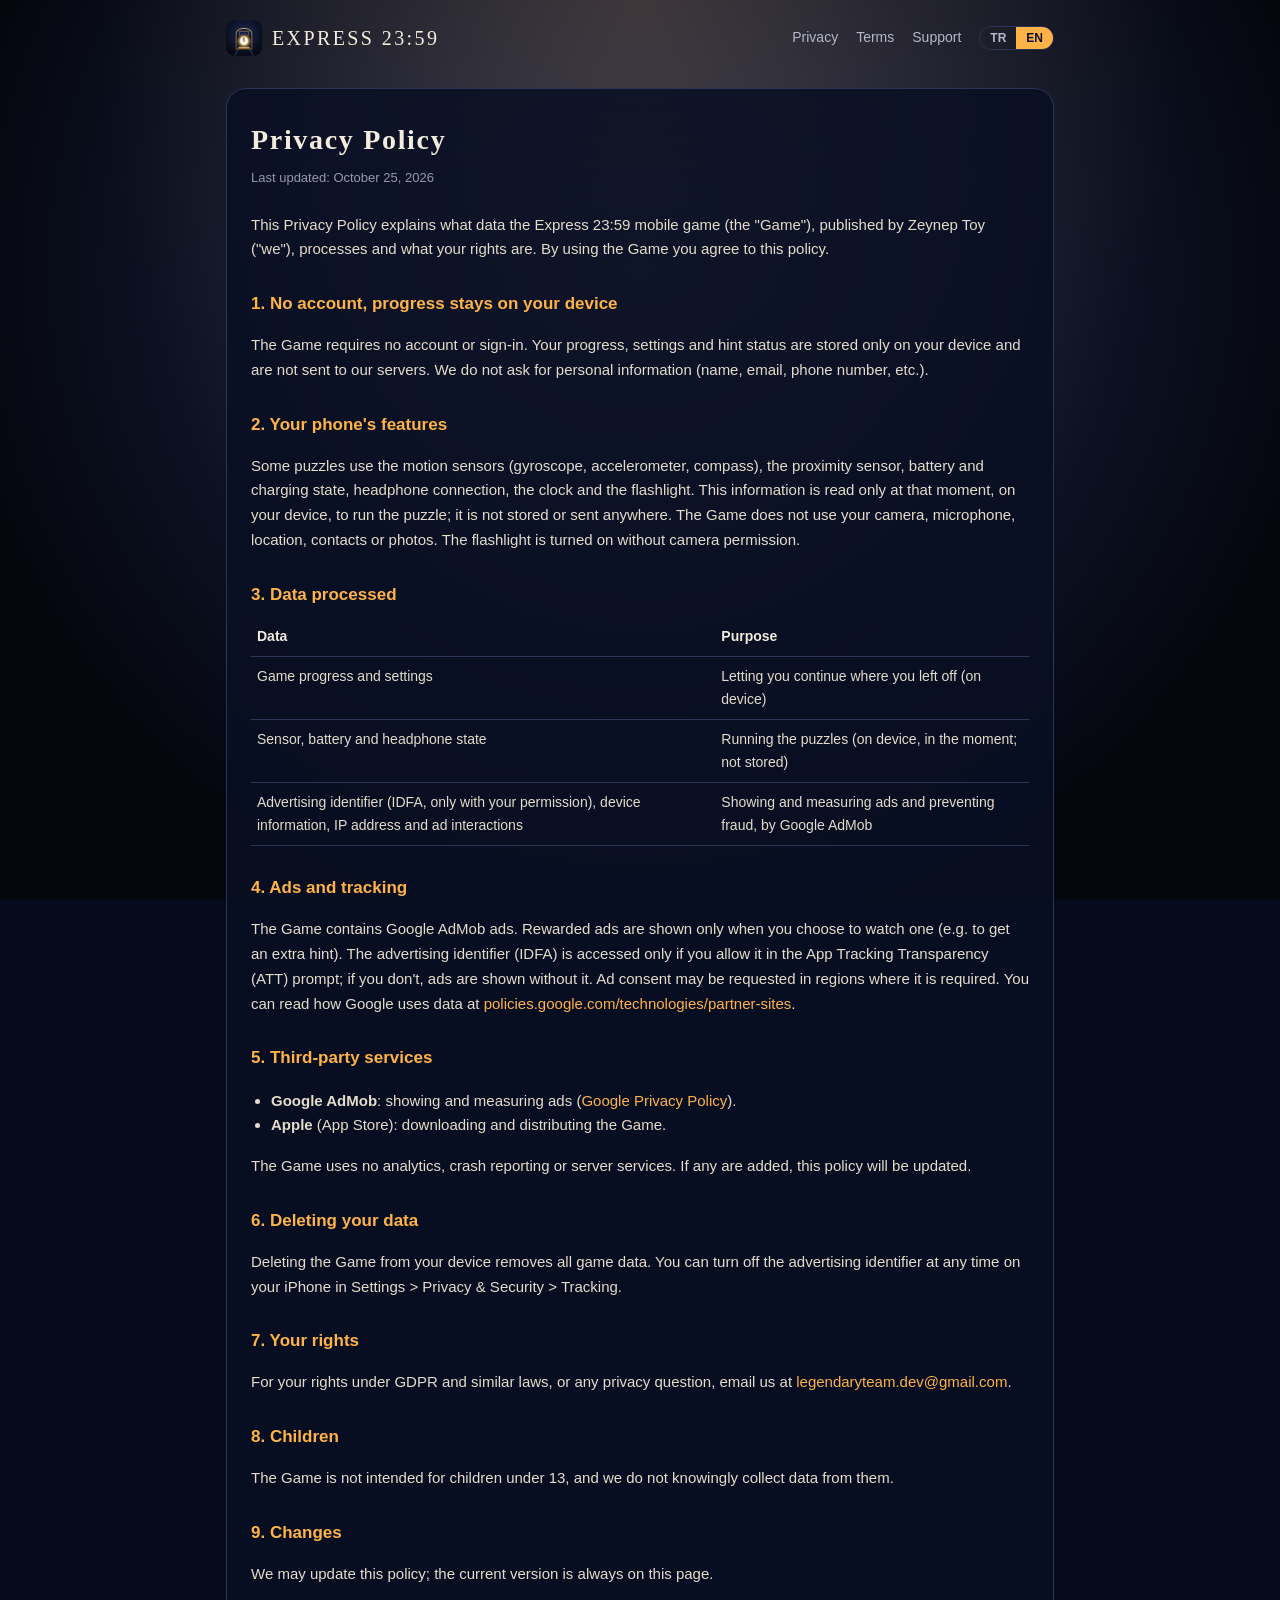
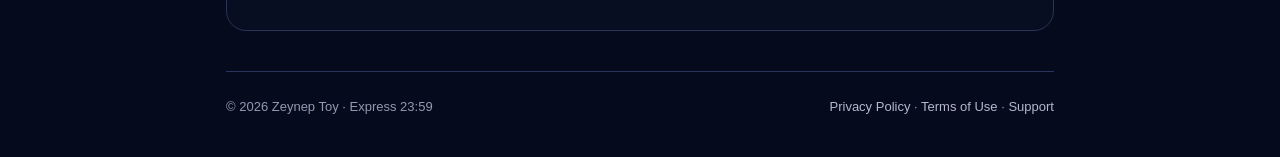
==== privacy.html @ 55168b9a "Express 23:59 sitesi: ana sayfa, gizlilik, koşullar, destek, app-ads.txt Co-Authored-By: Claude Opus" ====
<!doctype html>
<html lang="tr">
<head>
<meta charset="utf-8">
<meta name="viewport" content="width=device-width, initial-scale=1">
<title>Gizlilik Politikası · Express 23:59</title>
<meta name="description" content="Express 23:59: a 360° escape room puzzle game aboard a midnight train stuck in a time loop.">
<meta name="theme-color" content="#05070f">
<link rel="icon" type="image/png" href="/assets/favicon.png">
<link rel="apple-touch-icon" href="/assets/icon-180.png">
<link rel="stylesheet" href="/styles.css">
</head>
<body data-title-tr="Gizlilik Politikası · Express 23:59" data-title-en="Privacy Policy · Express 23:59">
<div class="wrap">
  <header class="site">
    <a class="brand" href="/"><img src="/assets/icon-180.png" alt="">Express 23:59</a>
    <nav class="links">
      <a href="/privacy" class="hide-sm"><span data-lang="tr">Gizlilik</span><span data-lang="en">Privacy</span></a>
      <a href="/terms" class="hide-sm"><span data-lang="tr">Koşullar</span><span data-lang="en">Terms</span></a>
      <a href="/support"><span data-lang="tr">Destek</span><span data-lang="en">Support</span></a>
      <span class="lang"><button data-set="tr">TR</button><button data-set="en">EN</button></span>
    </nav>
  </header>

    <article class="doc" data-lang="tr">
      <h1>Gizlilik Politikası</h1>
      <div class="updated">Son güncelleme: 25 Ekim 2026</div>
      <p>Bu Gizlilik Politikası, Zeynep Toy ("biz") tarafından yayımlanan Express 23:59 mobil oyununun ("Oyun") hangi verileri işlediğini ve haklarını açıklar. Oyunu kullanarak bu politikayı kabul etmiş olursun.</p>

      <h2>1. Hesap yok, ilerleme cihazında</h2>
      <p>Oyun hesap veya giriş gerektirmez. Oyun ilerlemen, ayarların ve ipucu durumun yalnızca cihazında saklanır; bizim sunucularımıza gönderilmez. Kişisel bilgi (ad, e-posta, telefon vb.) istemiyoruz.</p>

      <h2>2. Telefonun özellikleri</h2>
      <p>Bazı bulmacalar hareket sensörlerini (jiroskop, ivmeölçer, pusula), yakınlık sensörünü, pil ve şarj durumunu, kulaklık bağlantısını, saati ve el fenerini kullanır. Bu bilgiler yalnızca o anda, cihazında bulmacayı oynatmak için okunur; kaydedilmez ve hiçbir yere gönderilmez. Oyun kameranı, mikrofonunu, konumunu, rehberini veya fotoğraflarını kullanmaz. El feneri kamera izni olmadan açılır.</p>

      <h2>3. İşlenen veriler</h2>
      <table>
        <tr><th>Veri</th><th>Amaç</th></tr>
        <tr><td>Oyun ilerlemesi ve ayarlar</td><td>Kaldığın yerden devam etmen (cihazda)</td></tr>
        <tr><td>Sensör, pil ve kulaklık durumu</td><td>Bulmacaların oynanması (cihazda, anlık; kaydedilmez)</td></tr>
        <tr><td>Reklam kimliği (IDFA, yalnızca izin verirsen), cihaz bilgileri, IP adresi ve reklam etkileşimleri</td><td>Google AdMob tarafından reklam gösterimi, ölçümü ve kötüye kullanımın önlenmesi</td></tr>
      </table>

      <h2>4. Reklamlar ve takip</h2>
      <p>Oyunda Google AdMob reklamları yer alır. Ödüllü reklamlar yalnızca sen istediğinde (ör. ekstra ipucu almak için) gösterilir. Reklam kimliğine (IDFA) yalnızca Uygulama Takip Şeffaflığı (ATT) penceresinde izin verirsen erişilir; izin vermezsen reklamlar reklam kimliği kullanılmadan gösterilir. Gerekli bölgelerde reklam onayı istenebilir. Google'ın verileri nasıl kullandığını <a href="https://policies.google.com/technologies/partner-sites">policies.google.com/technologies/partner-sites</a> adresinde okuyabilirsin.</p>

      <h2>5. Üçüncü taraf hizmetler</h2>
      <ul>
        <li><b>Google AdMob</b>: reklam gösterimi ve ölçümü (<a href="https://policies.google.com/privacy">Google Gizlilik Politikası</a>).</li>
        <li><b>Apple</b> (App Store): oyunun indirilmesi ve dağıtımı.</li>
      </ul>
      <p>Oyunda analiz, çökme raporu veya sunucu hizmeti kullanılmıyor. İleride eklenirse bu politika güncellenir.</p>

      <h2>6. Verilerin silinmesi</h2>
      <p>Oyunu cihazından silmen tüm oyun verilerini kaldırır. Reklam kimliğini iPhone'da Ayarlar &gt; Gizlilik ve Güvenlik &gt; İzleme bölümünden istediğin zaman kapatabilirsin.</p>

      <h2>7. Hakların</h2>
      <p>KVKK ve GDPR kapsamındaki hakların veya gizlilikle ilgili soruların için <a href="mailto:legendaryteam.dev@gmail.com">legendaryteam.dev@gmail.com</a> adresine yazabilirsin.</p>

      <h2>8. Çocuklar</h2>
      <p>Oyun 13 yaşından küçük çocuklara yönelik değildir ve bu çocuklardan bilerek veri toplamayız.</p>

      <h2>9. Değişiklikler</h2>
      <p>Bu politikayı güncelleyebiliriz; güncel sürüm her zaman bu sayfada yer alır.</p>
    </article>

    <article class="doc" data-lang="en">
      <h1>Privacy Policy</h1>
      <div class="updated">Last updated: October 25, 2026</div>
      <p>This Privacy Policy explains what data the Express 23:59 mobile game (the "Game"), published by Zeynep Toy ("we"), processes and what your rights are. By using the Game you agree to this policy.</p>

      <h2>1. No account, progress stays on your device</h2>
      <p>The Game requires no account or sign-in. Your progress, settings and hint status are stored only on your device and are not sent to our servers. We do not ask for personal information (name, email, phone number, etc.).</p>

      <h2>2. Your phone's features</h2>
      <p>Some puzzles use the motion sensors (gyroscope, accelerometer, compass), the proximity sensor, battery and charging state, headphone connection, the clock and the flashlight. This information is read only at that moment, on your device, to run the puzzle; it is not stored or sent anywhere. The Game does not use your camera, microphone, location, contacts or photos. The flashlight is turned on without camera permission.</p>

      <h2>3. Data processed</h2>
      <table>
        <tr><th>Data</th><th>Purpose</th></tr>
        <tr><td>Game progress and settings</td><td>Letting you continue where you left off (on device)</td></tr>
        <tr><td>Sensor, battery and headphone state</td><td>Running the puzzles (on device, in the moment; not stored)</td></tr>
        <tr><td>Advertising identifier (IDFA, only with your permission), device information, IP address and ad interactions</td><td>Showing and measuring ads and preventing fraud, by Google AdMob</td></tr>
      </table>

      <h2>4. Ads and tracking</h2>
      <p>The Game contains Google AdMob ads. Rewarded ads are shown only when you choose to watch one (e.g. to get an extra hint). The advertising identifier (IDFA) is accessed only if you allow it in the App Tracking Transparency (ATT) prompt; if you don't, ads are shown without it. Ad consent may be requested in regions where it is required. You can read how Google uses data at <a href="https://policies.google.com/technologies/partner-sites">policies.google.com/technologies/partner-sites</a>.</p>

      <h2>5. Third-party services</h2>
      <ul>
        <li><b>Google AdMob</b>: showing and measuring ads (<a href="https://policies.google.com/privacy">Google Privacy Policy</a>).</li>
        <li><b>Apple</b> (App Store): downloading and distributing the Game.</li>
      </ul>
      <p>The Game uses no analytics, crash reporting or server services. If any are added, this policy will be updated.</p>

      <h2>6. Deleting your data</h2>
      <p>Deleting the Game from your device removes all game data. You can turn off the advertising identifier at any time on your iPhone in Settings &gt; Privacy &amp; Security &gt; Tracking.</p>

      <h2>7. Your rights</h2>
      <p>For your rights under GDPR and similar laws, or any privacy question, email us at <a href="mailto:legendaryteam.dev@gmail.com">legendaryteam.dev@gmail.com</a>.</p>

      <h2>8. Children</h2>
      <p>The Game is not intended for children under 13, and we do not knowingly collect data from them.</p>

      <h2>9. Changes</h2>
      <p>We may update this policy; the current version is always on this page.</p>
    </article>

  <footer class="site">
    <span>© <span id="year">2026</span> Zeynep Toy · Express 23:59</span>
    <span>
      <a href="/privacy"><span data-lang="tr">Gizlilik Politikası</span><span data-lang="en">Privacy Policy</span></a> ·
      <a href="/terms"><span data-lang="tr">Kullanım Koşulları</span><span data-lang="en">Terms of Use</span></a> ·
      <a href="/support"><span data-lang="tr">Destek</span><span data-lang="en">Support</span></a>
    </span>
  </footer>
</div>
<script src="/lang.js"></script>
</body>
</html>
---- styles.css ----
:root {
  --navy: #0A0F24;
  --navy-deep: #050A1C;
  --card: #111836;
  --card-top: #1A2350;
  --border: #2A3358;
  --gold: #FFB347;
  --gold-light: #FFCF7A;
  --cream: #F3EBDD;
  --body: #E6DCCB;
  --muted: #B4B8CC;
  --faint: #9399B3;
}

* { box-sizing: border-box; }

html, body { margin: 0; padding: 0; }

body {
  background: var(--navy-deep);
  color: var(--body);
  font-family: -apple-system, BlinkMacSystemFont, "Segoe UI", Roboto, Helvetica, Arial, sans-serif;
  line-height: 1.65;
  -webkit-font-smoothing: antialiased;
}

body::before {
  background: radial-gradient(ellipse at 50% 0%, rgba(255,179,71,.18), transparent 60%), radial-gradient(ellipse at 50% 30%, #1d2a52, #05070f 75%);
  content: "";
  position: fixed;
  inset: 0;
  opacity: 1;
  z-index: -1;
}

a { color: var(--gold); text-decoration: none; }
a:hover { text-decoration: underline; }

.wrap { max-width: 860px; margin: 0 auto; padding: 0 16px; }

header.site {
  display: flex;
  align-items: center;
  justify-content: space-between;
  padding: 20px 0;
}

.brand {
  display: flex;
  align-items: center;
  gap: 10px;
  font-family: Georgia, "Times New Roman", serif;
  font-size: 20px;
  letter-spacing: 0.12em;
  text-transform: uppercase;
  color: var(--cream);
}
.brand img { width: 36px; height: 36px; border-radius: 9px; }
.brand:hover { text-decoration: none; }

nav.links { display: flex; gap: 18px; align-items: center; font-size: 14px; }
nav.links a { color: var(--muted); }
nav.links a:hover { color: var(--gold); text-decoration: none; }

.lang {
  display: inline-flex;
  border: 1px solid var(--border);
  border-radius: 999px;
  overflow: hidden;
}
.lang button {
  background: transparent;
  color: var(--muted);
  border: 0;
  padding: 4px 10px;
  font-size: 12px;
  font-weight: 700;
  cursor: pointer;
}
.lang button.active { background: var(--gold); color: var(--navy); }

.hero { text-align: center; padding: 56px 0 40px; }
.hero img.icon { width: 132px; height: 132px; border-radius: 30px; box-shadow: 0 10px 40px rgba(255, 179, 71, 0.3); }
.hero h1 {
  font-family: Georgia, "Times New Roman", serif;
  font-weight: 600;
  font-size: clamp(32px, 6vw, 48px);
  letter-spacing: 0.08em;
  text-transform: uppercase;
  color: var(--cream);
  margin: 24px 0 8px;
}
.hero p.tagline { font-size: 18px; color: var(--muted); max-width: 560px; margin: 0 auto 28px; }

.button {
  display: inline-block;
  background: linear-gradient(90deg, #E0912F, var(--gold), var(--gold-light));
  color: var(--navy);
  font-weight: 700;
  padding: 14px 28px;
  border-radius: 14px;
}
.button:hover { text-decoration: none; opacity: 0.92; }

.grid {
  display: grid;
  grid-template-columns: repeat(auto-fit, minmax(240px, 1fr));
  gap: 14px;
  padding-bottom: 40px;
}

.card {
  background: linear-gradient(135deg, var(--card-top), var(--card) 55%, #090D1F);
  border: 1px solid var(--border);
  border-radius: 18px;
  padding: 20px;
}
.card h3 {
  font-family: Georgia, "Times New Roman", serif;
  font-size: 15px;
  letter-spacing: 0.08em;
  text-transform: uppercase;
  color: var(--cream);
  margin: 0 0 6px;
}
.card p { margin: 0; color: var(--muted); font-size: 14px; }

article.doc {
  background: rgba(10, 15, 36, 0.88);
  border: 1px solid var(--border);
  border-radius: 20px;
  padding: 28px 24px;
  margin: 12px 0 40px;
}
article.doc h1 {
  font-family: Georgia, "Times New Roman", serif;
  font-weight: 600;
  font-size: 28px;
  letter-spacing: 0.06em;
  color: var(--cream);
  margin: 0 0 4px;
}
article.doc .updated { color: var(--faint); font-size: 13px; margin-bottom: 24px; }
article.doc h2 { color: var(--gold); font-size: 17px; margin: 28px 0 8px; }
article.doc p, article.doc li { color: var(--body); font-size: 15px; }
article.doc ul { padding-left: 20px; }
article.doc table { width: 100%; border-collapse: collapse; font-size: 14px; margin: 8px 0; }
article.doc th, article.doc td { text-align: left; border-bottom: 1px solid var(--border); padding: 8px 6px; vertical-align: top; }
article.doc th { color: var(--cream); }

footer.site {
  border-top: 1px solid var(--border);
  padding: 24px 0 40px;
  color: var(--faint);
  font-size: 13px;
  display: flex;
  flex-wrap: wrap;
  gap: 12px 20px;
  justify-content: space-between;
}
footer.site a { color: var(--muted); }

[data-lang] { display: none; }
html[lang="tr"] [data-lang="tr"], html[lang="en"] [data-lang="en"] { display: revert; }

@media (max-width: 560px) {
  .brand { font-size: 15px; letter-spacing: 0.08em; white-space: nowrap; }
  nav.links { gap: 12px; }
  nav.links a.hide-sm { display: none; }
  article.doc { padding: 22px 16px; }
}
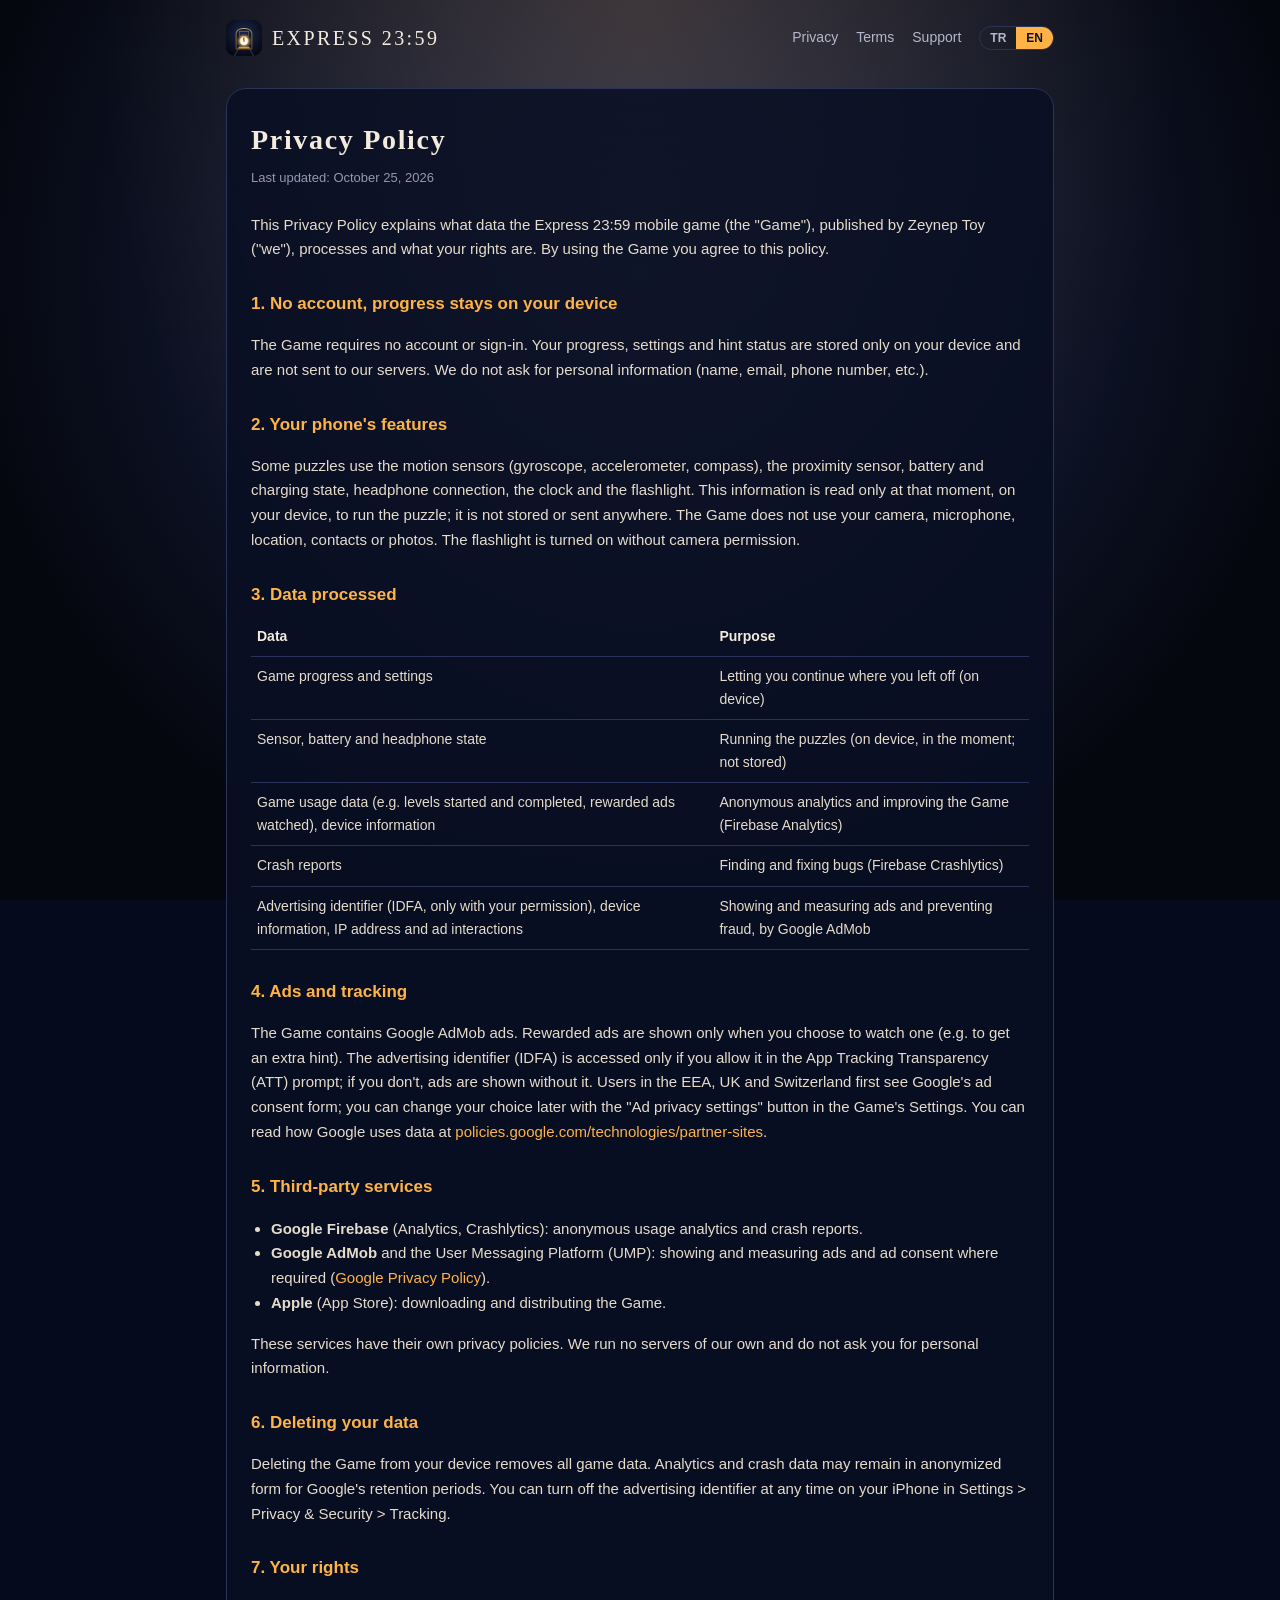
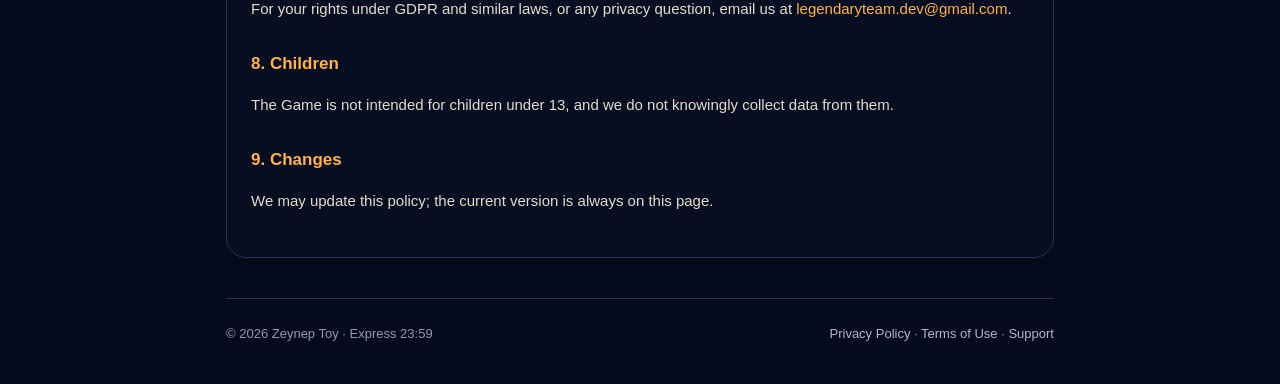
==== commit c9248bf7: "Gizlilik: Firebase Analytics/Crashlytics ve Avrupa reklam onayı Co-Authored-By: Claude Opus 5.5 <nor" ====
--- a/privacy.html
+++ b/privacy.html
@@ -38,21 +38,24 @@
         <tr><th>Veri</th><th>Amaç</th></tr>
         <tr><td>Oyun ilerlemesi ve ayarlar</td><td>Kaldığın yerden devam etmen (cihazda)</td></tr>
         <tr><td>Sensör, pil ve kulaklık durumu</td><td>Bulmacaların oynanması (cihazda, anlık; kaydedilmez)</td></tr>
+        <tr><td>Oyun kullanım verileri (ör. başlanan ve bitirilen bölümler, izlenen ödüllü reklamlar), cihaz bilgileri</td><td>Anonim analiz ve oyunu geliştirme (Firebase Analytics)</td></tr>
+        <tr><td>Çökme raporları</td><td>Hataların bulunup düzeltilmesi (Firebase Crashlytics)</td></tr>
         <tr><td>Reklam kimliği (IDFA, yalnızca izin verirsen), cihaz bilgileri, IP adresi ve reklam etkileşimleri</td><td>Google AdMob tarafından reklam gösterimi, ölçümü ve kötüye kullanımın önlenmesi</td></tr>
       </table>
 
       <h2>4. Reklamlar ve takip</h2>
-      <p>Oyunda Google AdMob reklamları yer alır. Ödüllü reklamlar yalnızca sen istediğinde (ör. ekstra ipucu almak için) gösterilir. Reklam kimliğine (IDFA) yalnızca Uygulama Takip Şeffaflığı (ATT) penceresinde izin verirsen erişilir; izin vermezsen reklamlar reklam kimliği kullanılmadan gösterilir. Gerekli bölgelerde reklam onayı istenebilir. Google'ın verileri nasıl kullandığını <a href="https://policies.google.com/technologies/partner-sites">policies.google.com/technologies/partner-sites</a> adresinde okuyabilirsin.</p>
+      <p>Oyunda Google AdMob reklamları yer alır. Ödüllü reklamlar yalnızca sen istediğinde (ör. ekstra ipucu almak için) gösterilir. Reklam kimliğine (IDFA) yalnızca Uygulama Takip Şeffaflığı (ATT) penceresinde izin verirsen erişilir; izin vermezsen reklamlar reklam kimliği kullanılmadan gösterilir. Avrupa Ekonomik Alanı, Birleşik Krallık ve İsviçre'de önce Google'ın reklam onay formu gösterilir; seçimini daha sonra oyunun Ayarlar bölümündeki "Reklam gizlilik ayarları" düğmesiyle değiştirebilirsin. Google'ın verileri nasıl kullandığını <a href="https://policies.google.com/technologies/partner-sites">policies.google.com/technologies/partner-sites</a> adresinde okuyabilirsin.</p>
 
       <h2>5. Üçüncü taraf hizmetler</h2>
       <ul>
-        <li><b>Google AdMob</b>: reklam gösterimi ve ölçümü (<a href="https://policies.google.com/privacy">Google Gizlilik Politikası</a>).</li>
+        <li><b>Google Firebase</b> (Analytics, Crashlytics): anonim kullanım analizi ve çökme raporları.</li>
+        <li><b>Google AdMob</b> ve kullanıcı mesajlaşma platformu (UMP): reklam gösterimi, ölçümü ve gerekli bölgelerde reklam onayı (<a href="https://policies.google.com/privacy">Google Gizlilik Politikası</a>).</li>
         <li><b>Apple</b> (App Store): oyunun indirilmesi ve dağıtımı.</li>
       </ul>
-      <p>Oyunda analiz, çökme raporu veya sunucu hizmeti kullanılmıyor. İleride eklenirse bu politika güncellenir.</p>
+      <p>Bu hizmetlerin kendi gizlilik politikaları geçerlidir. Kendi sunucumuz yoktur; senden kişisel bilgi almayız.</p>
 
       <h2>6. Verilerin silinmesi</h2>
-      <p>Oyunu cihazından silmen tüm oyun verilerini kaldırır. Reklam kimliğini iPhone'da Ayarlar &gt; Gizlilik ve Güvenlik &gt; İzleme bölümünden istediğin zaman kapatabilirsin.</p>
+      <p>Oyunu cihazından silmen tüm oyun verilerini kaldırır. Analiz ve çökme verileri anonim olarak Google'ın saklama süreleri boyunca kalabilir. Reklam kimliğini iPhone'da Ayarlar &gt; Gizlilik ve Güvenlik &gt; İzleme bölümünden istediğin zaman kapatabilirsin.</p>
 
       <h2>7. Hakların</h2>
       <p>KVKK ve GDPR kapsamındaki hakların veya gizlilikle ilgili soruların için <a href="mailto:legendaryteam.dev@gmail.com">legendaryteam.dev@gmail.com</a> adresine yazabilirsin.</p>
@@ -80,21 +83,24 @@
         <tr><th>Data</th><th>Purpose</th></tr>
         <tr><td>Game progress and settings</td><td>Letting you continue where you left off (on device)</td></tr>
         <tr><td>Sensor, battery and headphone state</td><td>Running the puzzles (on device, in the moment; not stored)</td></tr>
+        <tr><td>Game usage data (e.g. levels started and completed, rewarded ads watched), device information</td><td>Anonymous analytics and improving the Game (Firebase Analytics)</td></tr>
+        <tr><td>Crash reports</td><td>Finding and fixing bugs (Firebase Crashlytics)</td></tr>
         <tr><td>Advertising identifier (IDFA, only with your permission), device information, IP address and ad interactions</td><td>Showing and measuring ads and preventing fraud, by Google AdMob</td></tr>
       </table>
 
       <h2>4. Ads and tracking</h2>
-      <p>The Game contains Google AdMob ads. Rewarded ads are shown only when you choose to watch one (e.g. to get an extra hint). The advertising identifier (IDFA) is accessed only if you allow it in the App Tracking Transparency (ATT) prompt; if you don't, ads are shown without it. Ad consent may be requested in regions where it is required. You can read how Google uses data at <a href="https://policies.google.com/technologies/partner-sites">policies.google.com/technologies/partner-sites</a>.</p>
+      <p>The Game contains Google AdMob ads. Rewarded ads are shown only when you choose to watch one (e.g. to get an extra hint). The advertising identifier (IDFA) is accessed only if you allow it in the App Tracking Transparency (ATT) prompt; if you don't, ads are shown without it. Users in the EEA, UK and Switzerland first see Google's ad consent form; you can change your choice later with the "Ad privacy settings" button in the Game's Settings. You can read how Google uses data at <a href="https://policies.google.com/technologies/partner-sites">policies.google.com/technologies/partner-sites</a>.</p>
 
       <h2>5. Third-party services</h2>
       <ul>
-        <li><b>Google AdMob</b>: showing and measuring ads (<a href="https://policies.google.com/privacy">Google Privacy Policy</a>).</li>
+        <li><b>Google Firebase</b> (Analytics, Crashlytics): anonymous usage analytics and crash reports.</li>
+        <li><b>Google AdMob</b> and the User Messaging Platform (UMP): showing and measuring ads and ad consent where required (<a href="https://policies.google.com/privacy">Google Privacy Policy</a>).</li>
         <li><b>Apple</b> (App Store): downloading and distributing the Game.</li>
       </ul>
-      <p>The Game uses no analytics, crash reporting or server services. If any are added, this policy will be updated.</p>
+      <p>These services have their own privacy policies. We run no servers of our own and do not ask you for personal information.</p>
 
       <h2>6. Deleting your data</h2>
-      <p>Deleting the Game from your device removes all game data. You can turn off the advertising identifier at any time on your iPhone in Settings &gt; Privacy &amp; Security &gt; Tracking.</p>
+      <p>Deleting the Game from your device removes all game data. Analytics and crash data may remain in anonymized form for Google's retention periods. You can turn off the advertising identifier at any time on your iPhone in Settings &gt; Privacy &amp; Security &gt; Tracking.</p>
 
       <h2>7. Your rights</h2>
       <p>For your rights under GDPR and similar laws, or any privacy question, email us at <a href="mailto:legendaryteam.dev@gmail.com">legendaryteam.dev@gmail.com</a>.</p>
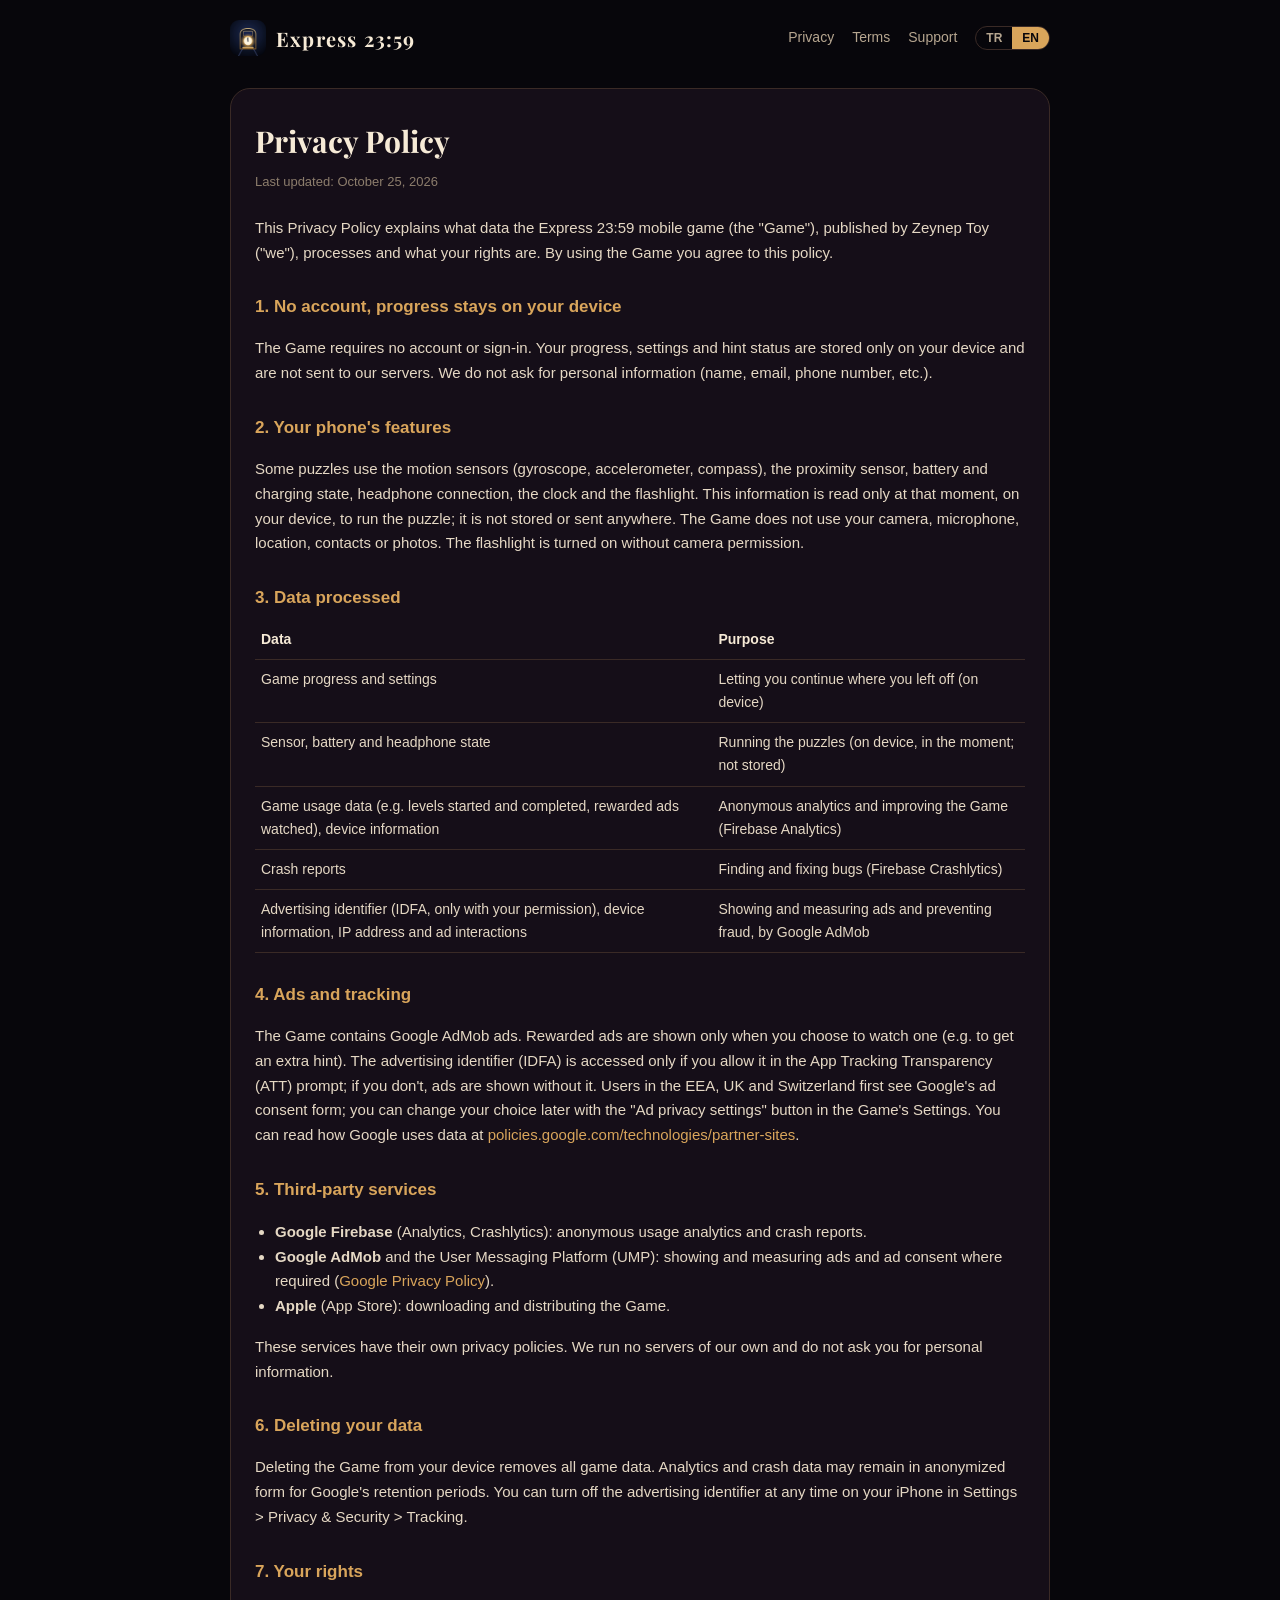
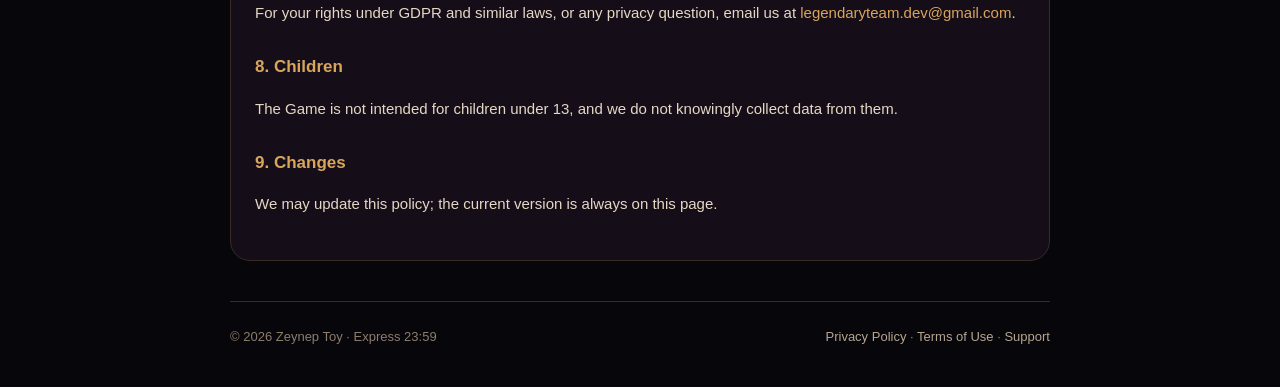
==== commit ea3b3758: "Site yeniden tasarlandı: oyunun gerçek görüntüleri, hikâye, perdeler, App Store ve Google Play bağla" ====
--- a/privacy.html
+++ b/privacy.html
@@ -5,13 +5,15 @@
 <meta name="viewport" content="width=device-width, initial-scale=1">
 <title>Gizlilik Politikası · Express 23:59</title>
 <meta name="description" content="Express 23:59: a 360° escape room puzzle game aboard a midnight train stuck in a time loop.">
-<meta name="theme-color" content="#05070f">
+<meta name="theme-color" content="#07060b">
 <link rel="icon" type="image/png" href="/assets/favicon.png">
 <link rel="apple-touch-icon" href="/assets/icon-180.png">
+<link rel="preconnect" href="https://fonts.googleapis.com">
+<link href="https://fonts.googleapis.com/css2?family=Playfair+Display:ital,wght@0,700;1,500&display=swap" rel="stylesheet">
 <link rel="stylesheet" href="/styles.css">
 </head>
 <body data-title-tr="Gizlilik Politikası · Express 23:59" data-title-en="Privacy Policy · Express 23:59">
-<div class="wrap">
+<div class="wrap page">
   <header class="site">
     <a class="brand" href="/"><img src="/assets/icon-180.png" alt="">Express 23:59</a>
     <nav class="links">
--- a/styles.css
+++ b/styles.css
@@ -1,58 +1,46 @@
 :root {
-  --navy: #0A0F24;
-  --navy-deep: #050A1C;
-  --card: #111836;
-  --card-top: #1A2350;
-  --border: #2A3358;
-  --gold: #FFB347;
-  --gold-light: #FFCF7A;
-  --cream: #F3EBDD;
-  --body: #E6DCCB;
-  --muted: #B4B8CC;
-  --faint: #9399B3;
+  --night: #07060b;
+  --night-2: #0f0b12;
+  --card: #16101a;
+  --border: #3a2a26;
+  --brass: #d9a55b;
+  --brass-light: #f3cf8e;
+  --curtain: #9b2222;
+  --cream: #f6ead6;
+  --body: #e5d8c4;
+  --muted: #b6a690;
+  --faint: #8c7d6c;
+  --serif: "Playfair Display", Georgia, "Times New Roman", serif;
 }
 
 * { box-sizing: border-box; }
-
 html, body { margin: 0; padding: 0; }
+html { scroll-behavior: smooth; }
 
 body {
-  background: var(--navy-deep);
+  background: var(--night);
   color: var(--body);
   font-family: -apple-system, BlinkMacSystemFont, "Segoe UI", Roboto, Helvetica, Arial, sans-serif;
   line-height: 1.65;
   -webkit-font-smoothing: antialiased;
 }
 
-body::before {
-  background: radial-gradient(ellipse at 50% 0%, rgba(255,179,71,.18), transparent 60%), radial-gradient(ellipse at 50% 30%, #1d2a52, #05070f 75%);
-  content: "";
-  position: fixed;
-  inset: 0;
-  opacity: 1;
-  z-index: -1;
-}
-
-a { color: var(--gold); text-decoration: none; }
+a { color: var(--brass); text-decoration: none; }
 a:hover { text-decoration: underline; }
 
-.wrap { max-width: 860px; margin: 0 auto; padding: 0 16px; }
+.wrap { max-width: 1080px; margin: 0 auto; padding: 0 20px; }
 
 header.site {
   display: flex;
   align-items: center;
   justify-content: space-between;
   padding: 20px 0;
+  position: relative;
+  z-index: 2;
 }
-
 .brand {
-  display: flex;
-  align-items: center;
-  gap: 10px;
-  font-family: Georgia, "Times New Roman", serif;
-  font-size: 20px;
-  letter-spacing: 0.12em;
-  text-transform: uppercase;
+  display: flex; align-items: center; gap: 10px;
+  font-family: var(--serif); font-weight: 700; font-size: 20px; letter-spacing: 0.06em;
   color: var(--cream);
 }
 .brand img { width: 36px; height: 36px; border-radius: 9px; }
@@ -60,112 +48,137 @@
 
 nav.links { display: flex; gap: 18px; align-items: center; font-size: 14px; }
 nav.links a { color: var(--muted); }
-nav.links a:hover { color: var(--gold); text-decoration: none; }
+nav.links a:hover { color: var(--brass); text-decoration: none; }
 
-.lang {
-  display: inline-flex;
-  border: 1px solid var(--border);
-  border-radius: 999px;
+.lang { display: inline-flex; border: 1px solid var(--border); border-radius: 999px; overflow: hidden; }
+.lang button { background: transparent; color: var(--muted); border: 0; padding: 4px 10px; font-size: 12px; font-weight: 700; cursor: pointer; }
+.lang button.active { background: var(--brass); color: var(--night); }
+
+/* hero */
+.hero {
+  position: relative;
+  min-height: 88vh;
+  display: flex;
+  align-items: flex-end;
+  background: var(--night);
   overflow: hidden;
 }
-.lang button {
-  background: transparent;
-  color: var(--muted);
-  border: 0;
-  padding: 4px 10px;
-  font-size: 12px;
-  font-weight: 700;
-  cursor: pointer;
+.hero .bg {
+  position: absolute; inset: 0;
+  background: url("assets/hero.jpg") center 40% / cover no-repeat;
+  transform: scale(1.04);
 }
-.lang button.active { background: var(--gold); color: var(--navy); }
+.hero .bg::after {
+  content: ""; position: absolute; inset: 0;
+  background:
+    linear-gradient(180deg, rgba(7,6,11,.85) 0%, rgba(7,6,11,.25) 30%, rgba(7,6,11,.55) 62%, var(--night) 100%),
+    radial-gradient(60% 50% at 50% 40%, rgba(0,0,0,0) 0%, rgba(7,6,11,.5) 100%);
+}
+.hero .top { position: absolute; top: 0; left: 0; right: 0; }
+.hero .inner { position: relative; padding: 0 20px 72px; max-width: 1080px; margin: 0 auto; width: 100%; }
+.hero .clock {
+  display: inline-flex; align-items: center; gap: 10px;
+  font-size: 13px; letter-spacing: .22em; text-transform: uppercase; color: var(--brass-light);
+  border: 1px solid rgba(217,165,91,.45); border-radius: 999px; padding: 6px 14px; background: rgba(7,6,11,.45);
+}
+.hero .clock::before { content: ""; width: 8px; height: 8px; border-radius: 50%; background: var(--curtain); box-shadow: 0 0 10px #ff4a4a; }
+.hero h1 {
+  font-family: var(--serif); font-weight: 700;
+  font-size: clamp(52px, 11vw, 120px); line-height: .95; letter-spacing: .01em;
+  color: var(--cream); margin: 22px 0 0;
+  text-shadow: 0 6px 40px rgba(0,0,0,.6);
+}
+.hero h1 span { color: var(--brass); display: block; }
+.hero .tag { font-family: var(--serif); font-style: italic; font-size: clamp(20px, 3vw, 28px); color: var(--brass-light); margin: 18px 0 0; }
+.hero .lead { max-width: 560px; font-size: 17px; color: var(--body); margin: 14px 0 28px; }
 
-.hero { text-align: center; padding: 56px 0 40px; }
-.hero img.icon { width: 132px; height: 132px; border-radius: 30px; box-shadow: 0 10px 40px rgba(255, 179, 71, 0.3); }
-.hero h1 {
-  font-family: Georgia, "Times New Roman", serif;
-  font-weight: 600;
-  font-size: clamp(32px, 6vw, 48px);
-  letter-spacing: 0.08em;
-  text-transform: uppercase;
-  color: var(--cream);
-  margin: 24px 0 8px;
+.stores { display: flex; flex-wrap: wrap; gap: 12px; }
+.store {
+  display: inline-flex; align-items: center; gap: 12px;
+  background: #000; color: #fff; border: 1px solid rgba(255,255,255,.35); border-radius: 14px;
+  padding: 10px 20px 10px 16px; min-width: 190px;
 }
-.hero p.tagline { font-size: 18px; color: var(--muted); max-width: 560px; margin: 0 auto 28px; }
+.store:hover { text-decoration: none; border-color: var(--brass); }
+.store svg { width: 26px; height: 26px; flex: none; }
+.store small { display: block; font-size: 11px; line-height: 1.1; opacity: .85; }
+.store b { display: block; font-size: 19px; line-height: 1.15; font-weight: 600; }
 
-.button {
-  display: inline-block;
-  background: linear-gradient(90deg, #E0912F, var(--gold), var(--gold-light));
-  color: var(--navy);
-  font-weight: 700;
-  padding: 14px 28px;
-  border-radius: 14px;
+/* sections */
+section.block { padding: 72px 0 8px; }
+.eyebrow { font-size: 12px; letter-spacing: .24em; text-transform: uppercase; color: var(--brass); font-weight: 700; }
+h2.title { font-family: var(--serif); font-weight: 700; font-size: clamp(30px, 5vw, 46px); color: var(--cream); line-height: 1.1; margin: 10px 0 16px; }
+.story { display: grid; grid-template-columns: 1.1fr .9fr; gap: 36px; align-items: center; }
+.story p { font-size: 17px; color: var(--body); margin: 0 0 14px; }
+.story .quote { font-family: var(--serif); font-style: italic; font-size: 21px; color: var(--brass-light); border-left: 2px solid var(--brass); padding-left: 16px; }
+.story img { width: 100%; border-radius: 18px; border: 1px solid var(--border); box-shadow: 0 30px 60px rgba(0,0,0,.5); display: block; }
+
+.gallery { display: flex; gap: 14px; overflow-x: auto; scroll-snap-type: x mandatory; padding: 4px 0 18px; }
+.gallery figure { margin: 0; flex: 0 0 min(78vw, 520px); scroll-snap-align: start; }
+.gallery img { width: 100%; aspect-ratio: 16 / 9; object-fit: cover; border-radius: 16px; border: 1px solid var(--border); display: block; }
+.gallery figcaption { font-size: 14px; color: var(--muted); margin-top: 8px; }
+
+.grid { display: grid; grid-template-columns: repeat(auto-fit, minmax(240px, 1fr)); gap: 14px; }
+.card {
+  background: linear-gradient(160deg, #1d1418, var(--card) 60%, #100c12);
+  border: 1px solid var(--border); border-radius: 18px; padding: 22px;
 }
-.button:hover { text-decoration: none; opacity: 0.92; }
+.card .ic { font-size: 26px; }
+.card h3 { font-family: var(--serif); font-size: 19px; color: var(--cream); margin: 10px 0 6px; }
+.card p { margin: 0; color: var(--muted); font-size: 15px; }
 
-.grid {
-  display: grid;
-  grid-template-columns: repeat(auto-fit, minmax(240px, 1fr));
-  gap: 14px;
-  padding-bottom: 40px;
+.eras { display: grid; grid-template-columns: repeat(5, 1fr); gap: 12px; }
+.era { position: relative; border-radius: 16px; overflow: hidden; border: 1px solid var(--border); min-height: 240px; display: flex; align-items: flex-end; }
+.era img { position: absolute; inset: 0; width: 100%; height: 100%; object-fit: cover; }
+.era::after { content: ""; position: absolute; inset: 0; background: linear-gradient(180deg, rgba(7,6,11,0) 30%, rgba(7,6,11,.92) 100%); }
+.era div { position: relative; z-index: 1; padding: 14px; }
+.era .yr { display: block; font-family: var(--serif); font-size: 28px; font-weight: 700; color: var(--brass-light); line-height: 1; }
+.era b { display: block; color: var(--cream); font-size: 15px; margin-top: 6px; }
+.era i { display: block; font-style: normal; color: var(--muted); font-size: 12px; margin-top: 2px; }
+
+.cta { text-align: center; padding: 80px 0 40px; }
+.cta img { width: 112px; height: 112px; border-radius: 26px; box-shadow: 0 20px 50px rgba(217,165,91,.18); }
+.cta h2 { font-family: var(--serif); font-size: clamp(30px, 5vw, 44px); color: var(--cream); margin: 18px 0 6px; }
+.cta p { color: var(--muted); margin: 0 0 24px; }
+.cta .stores { justify-content: center; }
+
+/* documents */
+article.doc {
+  background: rgba(22, 16, 26, .92);
+  border: 1px solid var(--border); border-radius: 20px;
+  padding: 28px 24px; margin: 12px 0 40px;
 }
-
-.card {
-  background: linear-gradient(135deg, var(--card-top), var(--card) 55%, #090D1F);
-  border: 1px solid var(--border);
-  border-radius: 18px;
-  padding: 20px;
-}
-.card h3 {
-  font-family: Georgia, "Times New Roman", serif;
-  font-size: 15px;
-  letter-spacing: 0.08em;
-  text-transform: uppercase;
-  color: var(--cream);
-  margin: 0 0 6px;
-}
-.card p { margin: 0; color: var(--muted); font-size: 14px; }
-
-article.doc {
-  background: rgba(10, 15, 36, 0.88);
-  border: 1px solid var(--border);
-  border-radius: 20px;
-  padding: 28px 24px;
-  margin: 12px 0 40px;
-}
-article.doc h1 {
-  font-family: Georgia, "Times New Roman", serif;
-  font-weight: 600;
-  font-size: 28px;
-  letter-spacing: 0.06em;
-  color: var(--cream);
-  margin: 0 0 4px;
-}
+article.doc h1 { font-family: var(--serif); font-weight: 700; font-size: 30px; color: var(--cream); margin: 0 0 4px; }
 article.doc .updated { color: var(--faint); font-size: 13px; margin-bottom: 24px; }
-article.doc h2 { color: var(--gold); font-size: 17px; margin: 28px 0 8px; }
+article.doc h2 { color: var(--brass); font-size: 17px; margin: 28px 0 8px; }
 article.doc p, article.doc li { color: var(--body); font-size: 15px; }
 article.doc ul { padding-left: 20px; }
 article.doc table { width: 100%; border-collapse: collapse; font-size: 14px; margin: 8px 0; }
 article.doc th, article.doc td { text-align: left; border-bottom: 1px solid var(--border); padding: 8px 6px; vertical-align: top; }
 article.doc th { color: var(--cream); }
+.page { max-width: 860px; }
 
 footer.site {
   border-top: 1px solid var(--border);
-  padding: 24px 0 40px;
-  color: var(--faint);
-  font-size: 13px;
-  display: flex;
-  flex-wrap: wrap;
-  gap: 12px 20px;
-  justify-content: space-between;
+  padding: 24px 0 40px; margin-top: 40px;
+  color: var(--faint); font-size: 13px;
+  display: flex; flex-wrap: wrap; gap: 12px 20px; justify-content: space-between;
 }
 footer.site a { color: var(--muted); }
 
-[data-lang] { display: none; }
-html[lang="tr"] [data-lang="tr"], html[lang="en"] [data-lang="en"] { display: revert; }
+html:not([lang="tr"]) [data-lang="tr"], html:not([lang="en"]) [data-lang="en"] { display: none !important; }
 
+@media (max-width: 820px) {
+  .story { grid-template-columns: 1fr; }
+  .eras { grid-template-columns: repeat(2, 1fr); }
+  .eras .era:last-child { grid-column: span 2; }
+}
 @media (max-width: 560px) {
-  .brand { font-size: 15px; letter-spacing: 0.08em; white-space: nowrap; }
   nav.links { gap: 12px; }
   nav.links a.hide-sm { display: none; }
+  .brand { font-size: 16px; white-space: nowrap; }
   article.doc { padding: 22px 16px; }
+  .hero { min-height: 92vh; }
+  .hero .inner { padding-bottom: 48px; }
+  .store { flex: 1 1 100%; }
+  section.block { padding-top: 56px; }
 }
